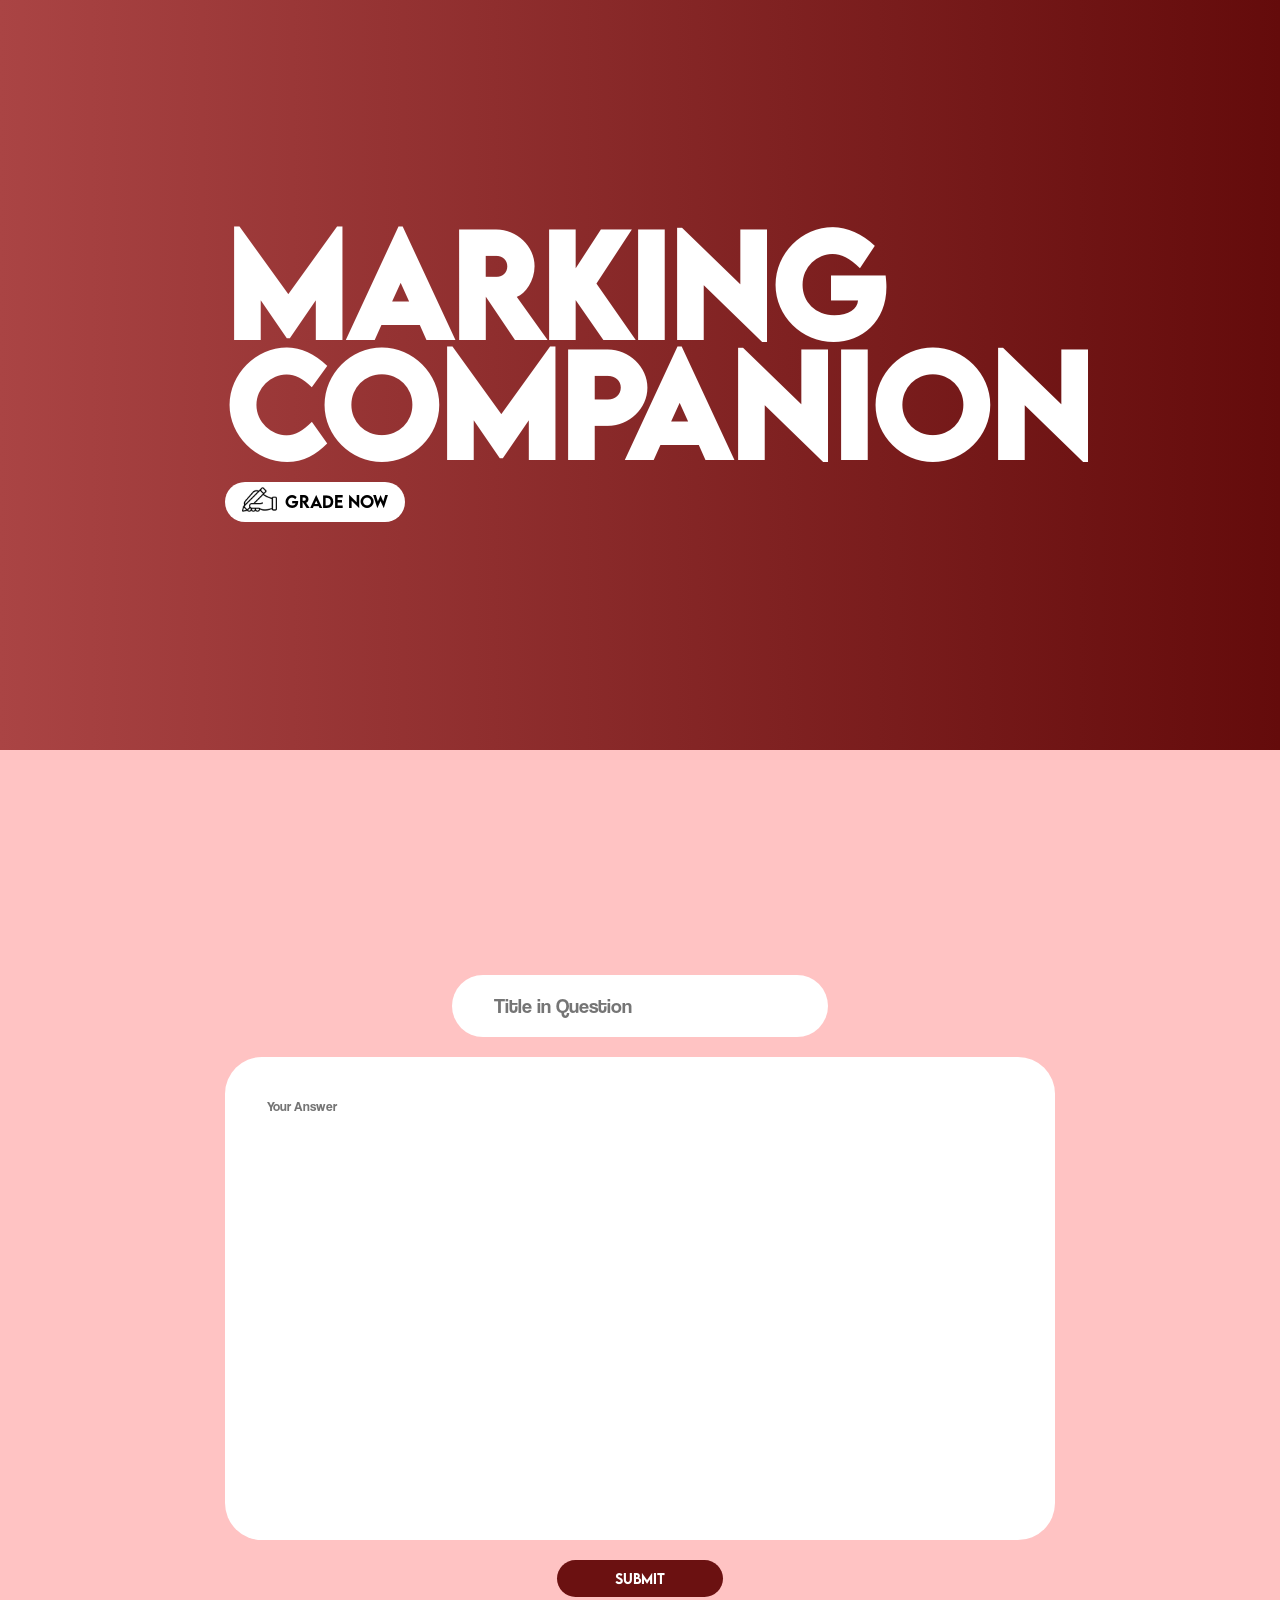
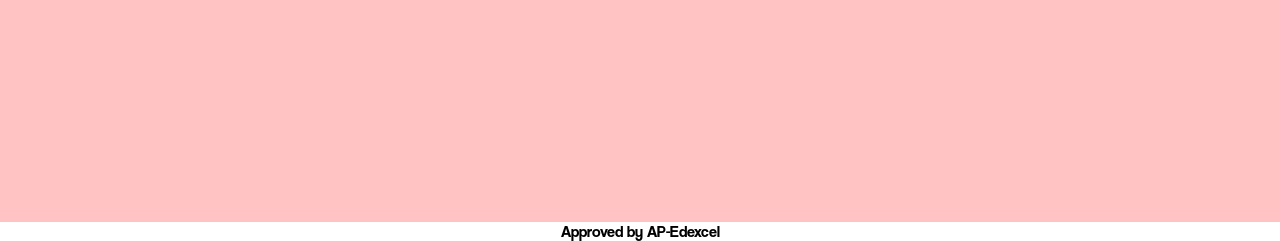
==== templates/index.html @ 3d18cbe3 "Add files via upload" ====
<!DOCTYPE html>
<html lang="en">
    <head>
        <meta charset="UTF-8">
        <meta name="viewport" content="width=device-width, initial-scale=1.0">
        <link rel="stylesheet" href="/static/styles.css">
        <link rel="icon" href="/static/icon.png">
        <title>Marking Companion</title>
        <!-- HTML Meta Tags -->
        <title>Marking Companion</title>
        <meta name="description" content="Get your 4EB1 Section C's checked right away. Why wait for validation? Get it done quick.">
        
        <!-- Facebook Meta Tags -->
        <meta property="og:url" content="https://markingcompanion.vercel.app/">
        <meta property="og:type" content="website">
        <meta property="og:title" content="Marking Companion">
        <meta property="og:description" content="Get your 4EB1 Section C's checked right away. Why wait for validation? Get it done quick.">
        <meta property="og:image" content="https://markingcompanion.vercel.app/static/bg.png">
        <meta property="theme-color" content="#721212">
        
        <!-- Twitter Meta Tags -->
        <meta name="twitter:card" content="summary_large_image">
        <meta property="twitter:domain" content="markingcompanion.vercel.app">
        <meta property="twitter:url" content="https://markingcompanion.vercel.app/">
        <meta name="twitter:title" content="Marking Companion">
        <meta name="twitter:description" content="Get your 4EB1 Section C's checked right away. Why wait for validation? Get it done quick.">
        <meta name="twitter:image" content="https://markingcompanion.vercel.app/static/bg.png">
    </head>
    <body>
        <section class="hero">
            <div class="holder">
                <h1>Marking Companion</h1>
                <a href="#entry">
                    <div class="now">
                        <svg width="35" height="33" viewBox="0 0 35 33" fill="none" xmlns="http://www.w3.org/2000/svg" xmlns:xlink="http://www.w3.org/1999/xlink" style="padding-right: 8px; padding-bottom: 5px">
                            <rect width="35" height="33" fill="url(#pattern0_14_14)"/>
                            <defs>
                            <pattern id="pattern0_14_14" patternContentUnits="objectBoundingBox" width="1" height="1">
                            <use xlink:href="#image0_14_14" transform="matrix(0.005 0 0 0.00530303 0 -0.030303)"/>
                            </pattern>
                            <image id="image0_14_14" width="200" height="200" xlink:href="[data-uri]"/>
                            </defs>
                        </svg>                    
                        <p>Grade Now</p>
                    </div>
                </a> 
            </div>
            </section>
        <section class="entry" id="entry">
            <form action="" method="post">
                <input required type="text" id="title" placeholder="Title in Question" name="title">
                <textarea required id="essay" name="essay" placeholder="Your Answer"></textarea>
                <button type="submit">SUBMIT</button>
            </form>
        </section>
        <p style="font-family: Coolvetica; text-align: center;">Approved by AP-Edexcel</p>
    </body>
</html>
---- static/styles.css ----
@font-face {
    font-family: Coolvetica;
    src: url('coolvetica.otf') format('opentype');
}
@font-face {
    font-family: Lemon Milk;
    src: url('lemon_milk.otf') format('opentype');
}  

*{
    margin: 0%;
    scroll-behavior: smooth;
}
.hero{
    background-image: linear-gradient(to left, #640B0B, #AA4444);
    padding: 25vh;
    text-align: center;
    color: white;
    font-family: Lemon Milk;
}
.hero h1{
    font-size: 100pt;
    line-height: 90%;
    text-align: left;
}
.holder{
    display: flex;
    justify-content: flex-start;
    flex-direction: column;
}
.now{
    background-color: white;
    border-radius: 40px;
    color: black;
    display: inline-flex;
    justify-content: center;
    align-items: center;
    width: 180px;
    height: 40px;
    transition: box-shadow 200ms ease-in-out;
}
.now:hover{
    box-shadow: 4px 4px 30px rgba(0, 0, 0, 0.457);
}
a{
    margin-top: 2%;
    align-self: flex-start;
}
.entry{
    background-color: #FFC3C3;
    padding: 25vh;
}
input{
    font-family: Coolvetica;
    font-size: 15pt;
}
form{
    display: flex;
    flex-direction: column;
    justify-content: space-evenly;
    align-items: center;
    gap: 20px;
}
#title{
    padding-left: 5%;
    border: 2px rgb(99, 12, 22);
    border-radius: 37px;
    height: 60px;
    width: 40%;
}
#essay{
    height: 400px;
    width: 90%;
    padding: 5%;
    border: 2px rgb(99, 12, 22);
    border-radius: 37px;
    font-family: Coolvetica;
    font-size: 10pt;
    resize: none;
}
button {
    background-color: #6B1111;
    color: white;
    padding: 10px 15px;
    border: 0px;
    border-radius: 20px;
    width: 20%;
    align-items: flex-end;
    font-family: Lemon Milk;
    transition: box-shadow 200ms ease-in-out;
}
button:hover {
    box-shadow: 4px 4px 30px rgba(0, 0, 0, 0.457);
}
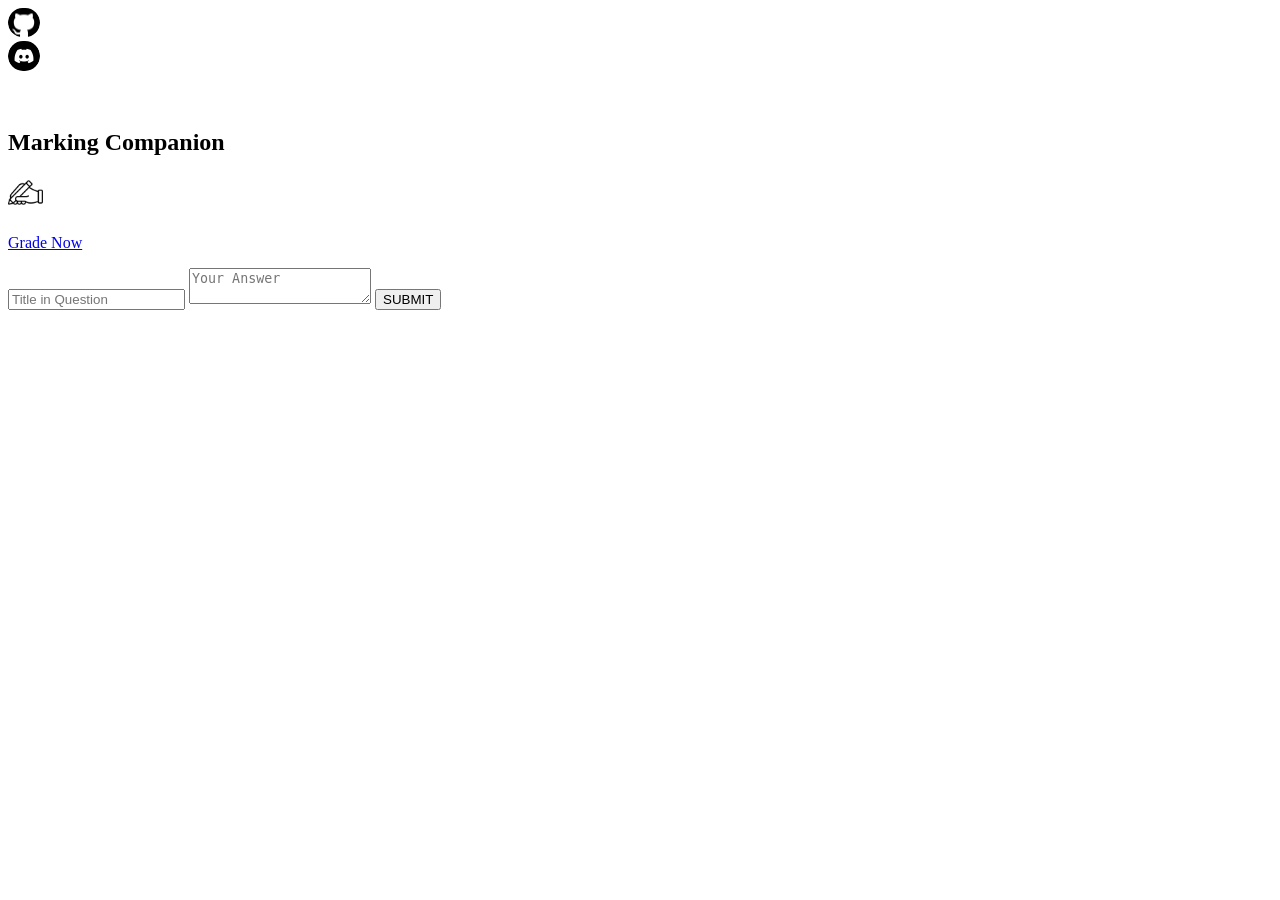
==== commit f340b01b: "Update index.html" ====
--- a/templates/index.html
+++ b/templates/index.html
@@ -3,7 +3,7 @@
     <head>
         <meta charset="UTF-8">
         <meta name="viewport" content="width=device-width, initial-scale=1.0">
-        <link rel="stylesheet" href="/static/styles.css">
+        <link rel="stylesheet" href="/static/style.css">
         <link rel="icon" href="/static/icon.png">
         <title>Marking Companion</title>
         <!-- HTML Meta Tags -->
@@ -28,6 +28,37 @@
     </head>
     <body>
         <section class="hero">
+            <div class="additional">
+                <a href="https://github.com/AdeebMahmood12/Marking-Companion">
+                    <div class="github">
+                        <svg width="32" height="29" viewBox="0 0 32 29" fill="none" xmlns="http://www.w3.org/2000/svg" xmlns:xlink="http://www.w3.org/1999/xlink" class="link">
+                            <rect width="32" height="29" rx="14.5" fill="url(#pattern0_41_2)"/>
+                            <defs>
+                            <pattern id="pattern0_41_2" patternContentUnits="objectBoundingBox" width="1" height="1">
+                            <use xlink:href="#image0_41_2" transform="matrix(0.00195312 0 0 0.00215517 0 -0.0517241)"/>
+                            </pattern>
+                            <image id="image0_41_2" width="512" height="512" xlink:href="[data-uri]"/>
+                            </defs>
+                        </svg>                        
+                    </div>
+                </a>    
+                <a href="https://discord.gg/ap-edexcel-983670206889099264">
+                    <div class="discord">
+                        <svg width="32" height="30" viewBox="0 0 32 30" fill="none" xmlns="http://www.w3.org/2000/svg" xmlns:xlink="http://www.w3.org/1999/xlink" class="link">
+                            <rect width="32" height="30" rx="15" fill="url(#pattern0_41_5)"/>
+                            <defs>
+                            <pattern id="pattern0_41_5" patternContentUnits="objectBoundingBox" width="1" height="1">
+                            <use xlink:href="#image0_41_5" transform="matrix(0.00195312 0 0 0.00208333 0 -0.0333333)"/>
+                            </pattern>
+                            <image id="image0_41_5" width="512" height="512" xlink:href="[data-uri]"/>
+                            </defs>
+                        </svg>                        
+                    </div>
+                </a>
+                <div class="partner">
+                    <p style="font-family: Coolvetica; color: white;">Partner Server: AP-Edexcel</p>
+                </div>
+            </div>
             <div class="holder">
                 <h1>Marking Companion</h1>
                 <a href="#entry">
@@ -53,6 +84,5 @@
                 <button type="submit">SUBMIT</button>
             </form>
         </section>
-        <p style="font-family: Coolvetica; text-align: center;">Approved by AP-Edexcel</p>
     </body>
 </html>
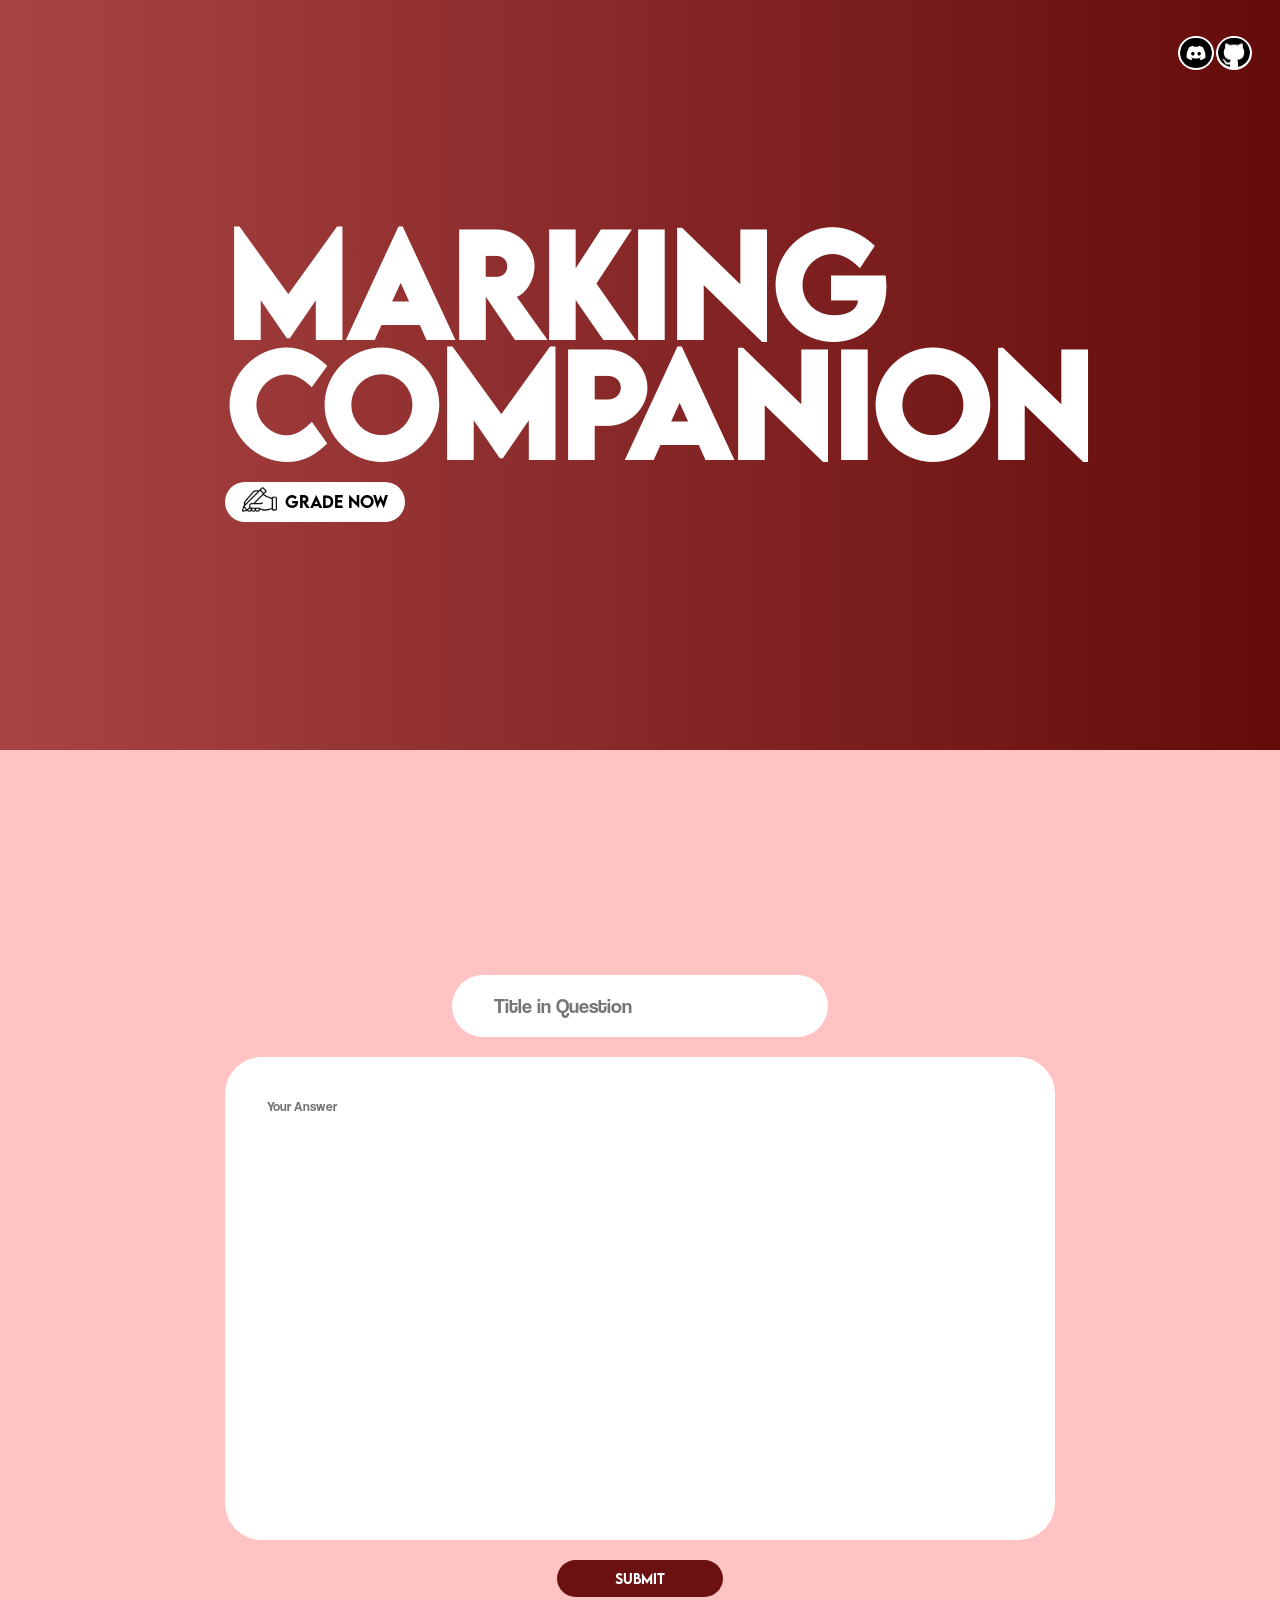
==== commit 684894e6: "Update index.html" ====
--- a/templates/index.html
+++ b/templates/index.html
@@ -2,6 +2,7 @@
 <html lang="en">
     <head>
         <meta charset="UTF-8">
+        <meta name="google-site-verification" content="6rOXsUdrLM9JAXDhJ9gLrWyxuWBGm4euQcqFjlVu7XI" />
         <meta name="viewport" content="width=device-width, initial-scale=1.0">
         <link rel="stylesheet" href="/static/style.css">
         <link rel="icon" href="/static/icon.png">
--- a/static/style.css
+++ b/static/style.css
@@ -0,0 +1,148 @@
+@font-face {
+    font-family: Coolvetica;
+    src: url('coolvetica.otf') format('opentype');
+}
+@font-face {
+    font-family: Lemon Milk;
+    src: url('lemon_milk.otf') format('opentype');
+}  
+
+*{
+    margin: 0%;
+    scroll-behavior: smooth;
+}
+.hero{
+    background-image: linear-gradient(to left, #640B0B, #AA4444);
+    padding: 25vh;
+    text-align: center;
+    color: white;
+    font-family: Lemon Milk;
+}
+.hero h1{
+    font-size: 100pt;
+    line-height: 90%;
+    text-align: left;
+}
+.holder{
+    display: flex;
+    justify-content: flex-start;
+    flex-direction: column;
+}
+.now{
+    background-color: white;
+    border-radius: 40px;
+    color: black;
+    display: inline-flex;
+    justify-content: center;
+    align-items: center;
+    width: 180px;
+    height: 40px;
+    transition: box-shadow 200ms ease-in-out;
+}
+.now:hover{
+    box-shadow: 4px 4px 30px rgba(0, 0, 0, 0.457);
+}
+a{
+    margin-top: 2%;
+    align-self: flex-start;
+}
+.entry{
+    background-color: #FFC3C3;
+    padding: 25vh;
+}
+input{
+    font-family: Coolvetica;
+    font-size: 15pt;
+}
+form{
+    display: flex;
+    flex-direction: column;
+    justify-content: space-evenly;
+    align-items: center;
+    gap: 20px;
+}
+#title{
+    padding-left: 5%;
+    border: 2px rgb(99, 12, 22);
+    border-radius: 37px;
+    height: 60px;
+    width: 40%;
+}
+#essay{
+    height: 400px;
+    width: 90%;
+    padding: 5%;
+    border: 2px rgb(99, 12, 22);
+    border-radius: 37px;
+    font-family: Coolvetica;
+    font-size: 10pt;
+    resize: none;
+}
+button {
+    background-color: #6B1111;
+    color: white;
+    padding: 10px 15px;
+    border: 0px;
+    border-radius: 20px;
+    width: 20%;
+    align-items: flex-end;
+    font-family: Lemon Milk;
+    transition: box-shadow 200ms ease-in-out;
+}
+button:hover {
+    box-shadow: 4px 4px 30px rgba(0, 0, 0, 0.457);
+}
+.additional div{
+    transition: box-shadow 200ms ease-in-out;
+}
+.additional div:hover{
+    box-shadow: 4px 4px 30px rgba(0, 0, 0, 0.457);
+}
+.github{
+    width: 36px;
+    height: 34px;
+    border-radius: 50%;
+    background-color: white;
+    position: absolute;
+    top: 4%;
+    left: 95%;
+}
+.discord{
+    width: 36px;
+    height: 34px;
+    border-radius: 50%;
+    background-color: white;
+    position: absolute;
+    top: 4%;
+    left: 92%;
+}
+.link{
+    margin-top: 6%;
+}
+.discord{
+    width: 36px;
+    height: 34px;
+    border-radius: 50%;
+    background-color: white;
+    position: absolute;
+    top: 4%;
+    left: 92%;
+}
+.partner{
+    width: 150px;
+    height: 40px;
+    display: flex;
+    align-items: center;
+    justify-content: center;
+    text-align: center;
+    border-radius: 20px;
+    background-color: rgb(171, 80, 80);
+    position: absolute;
+    top: 12%;
+    left: 87%; 
+    opacity: 0;
+    transition: opacity 10s ease-in-out;
+}
+.additional a:hover + .partner{
+    opacity: 1;
+}
